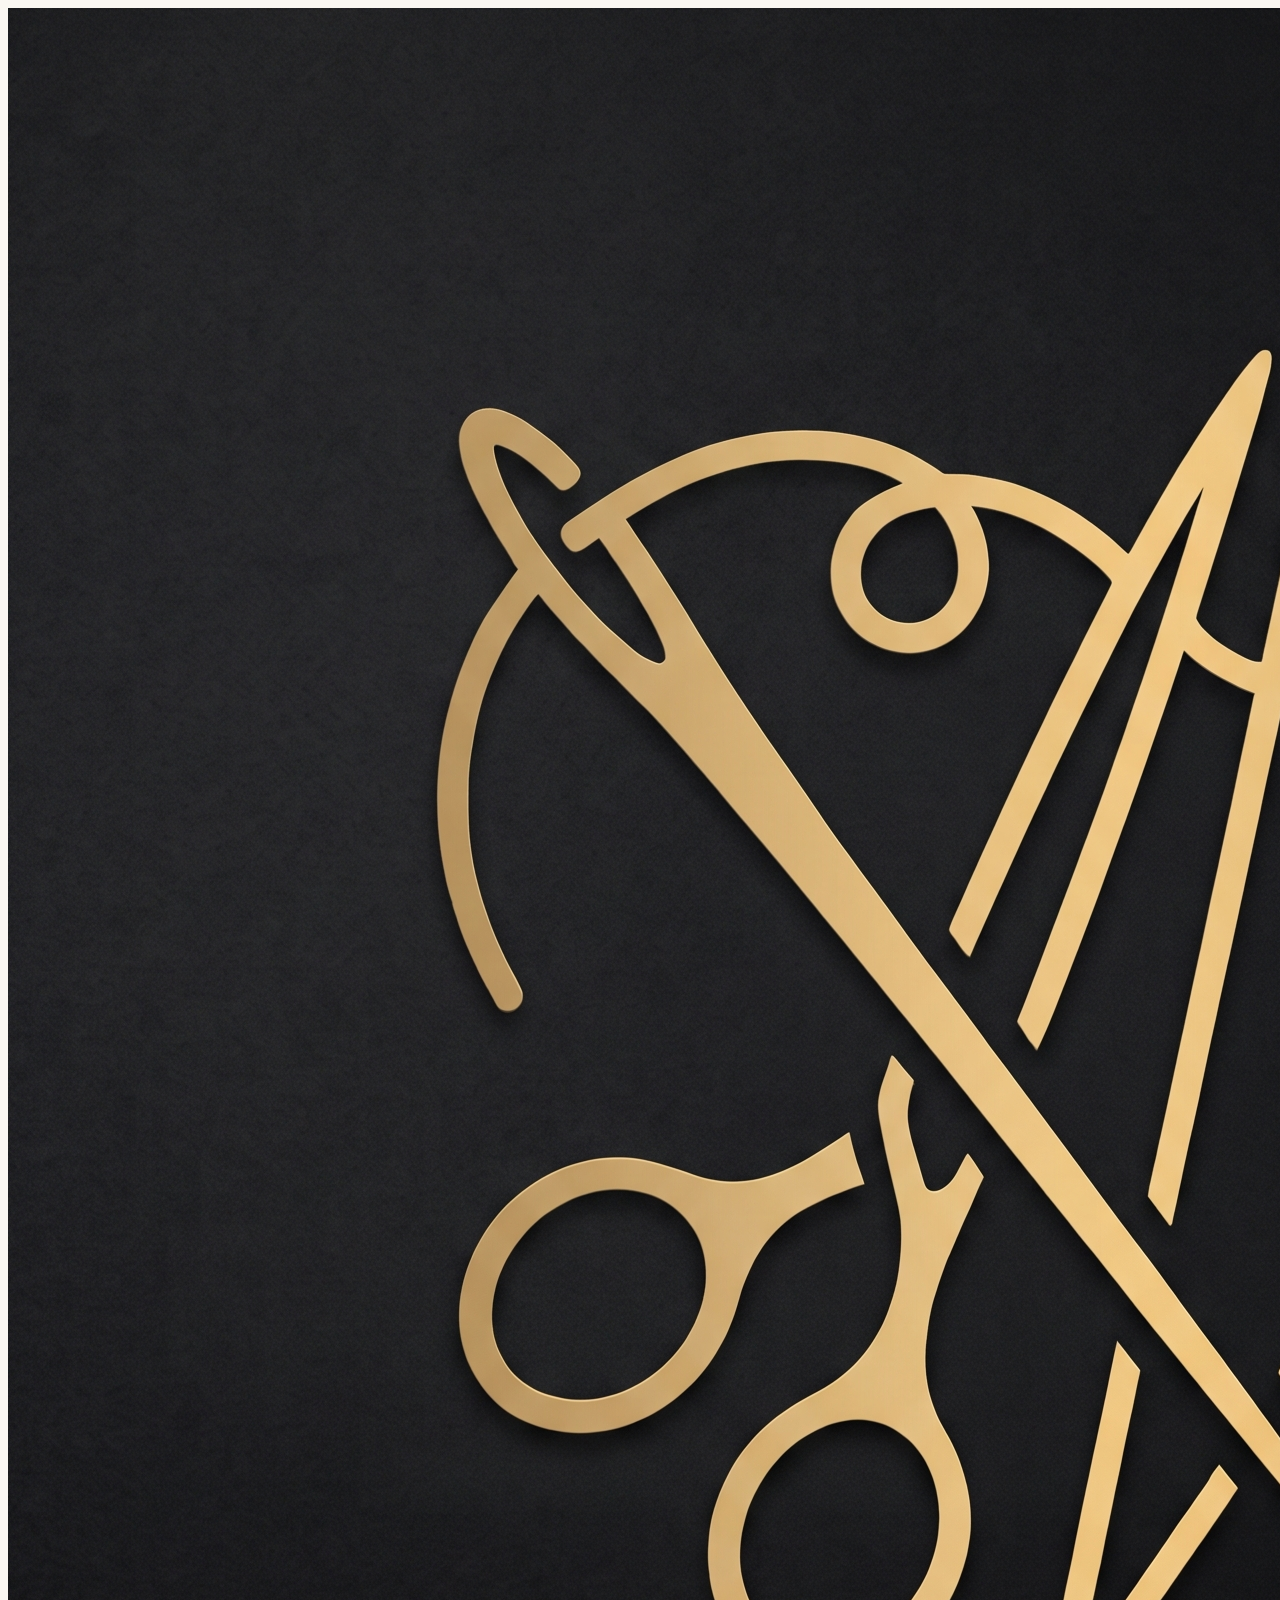
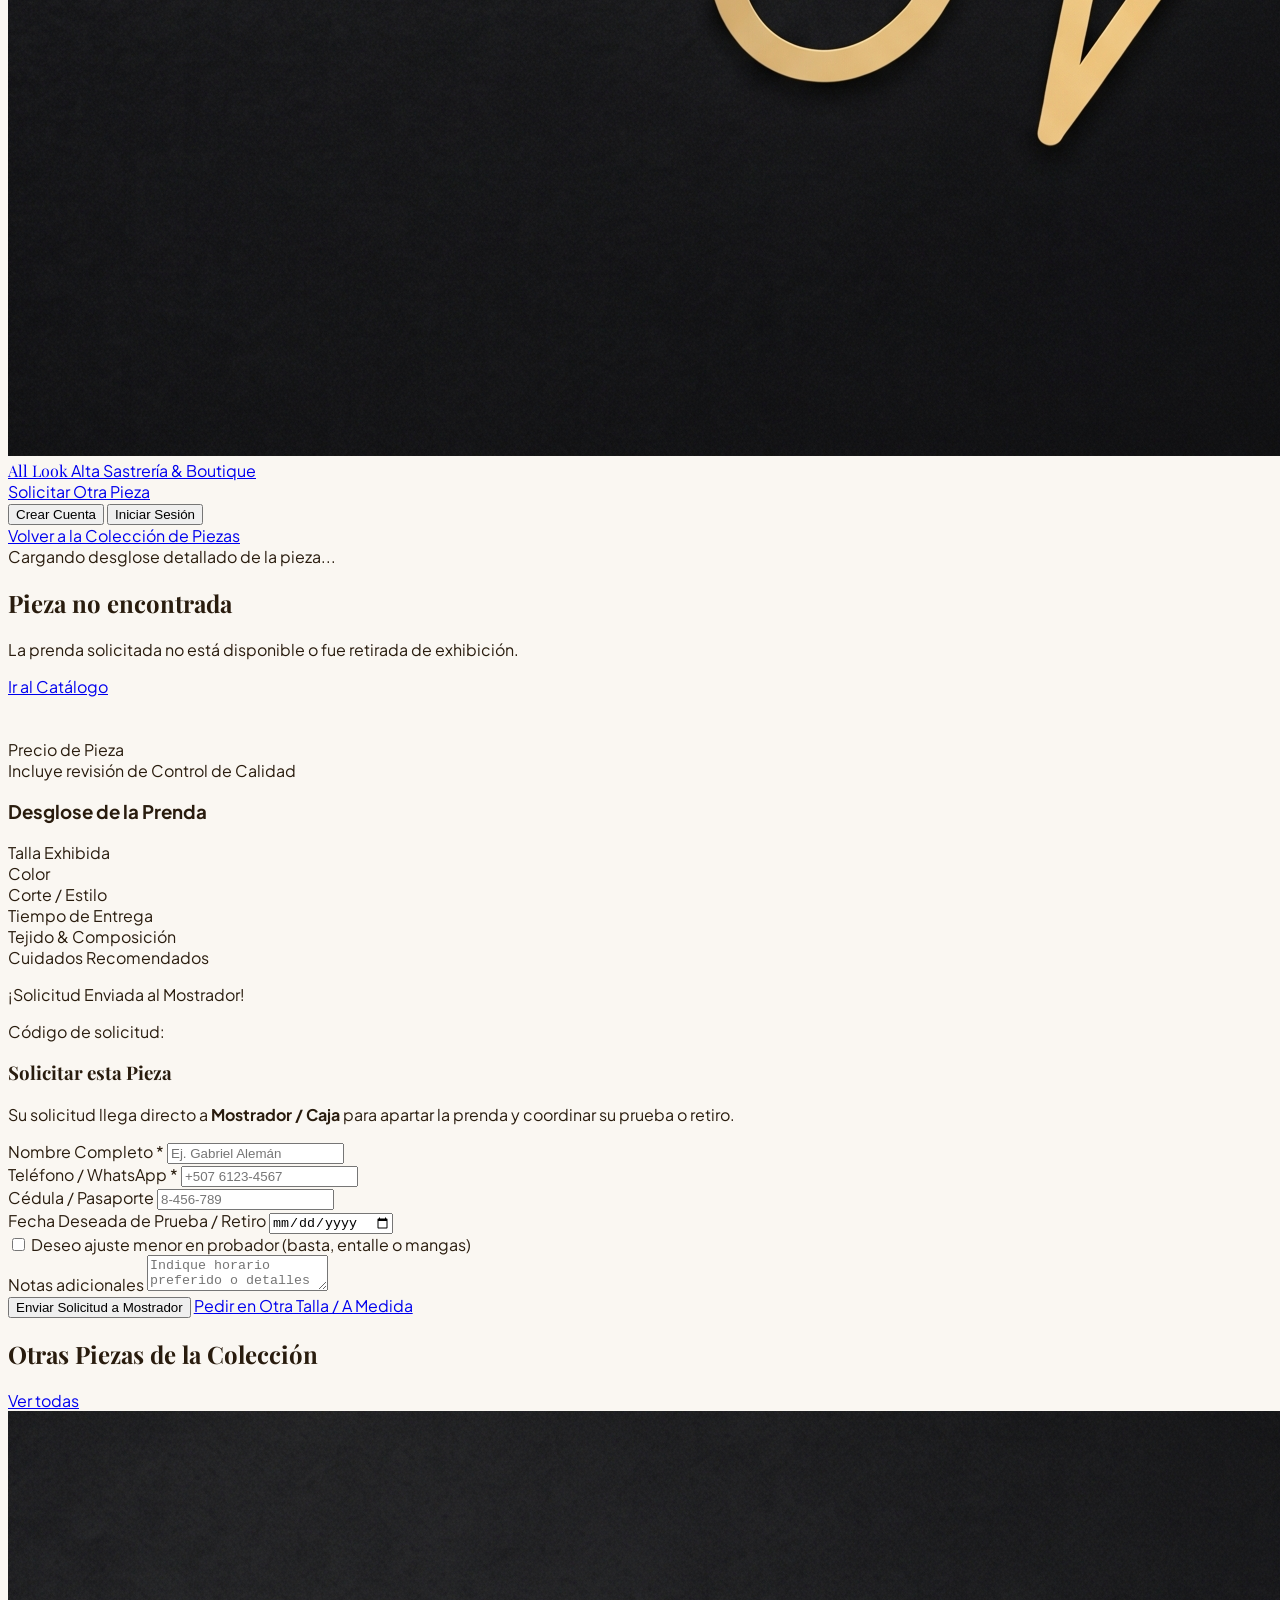
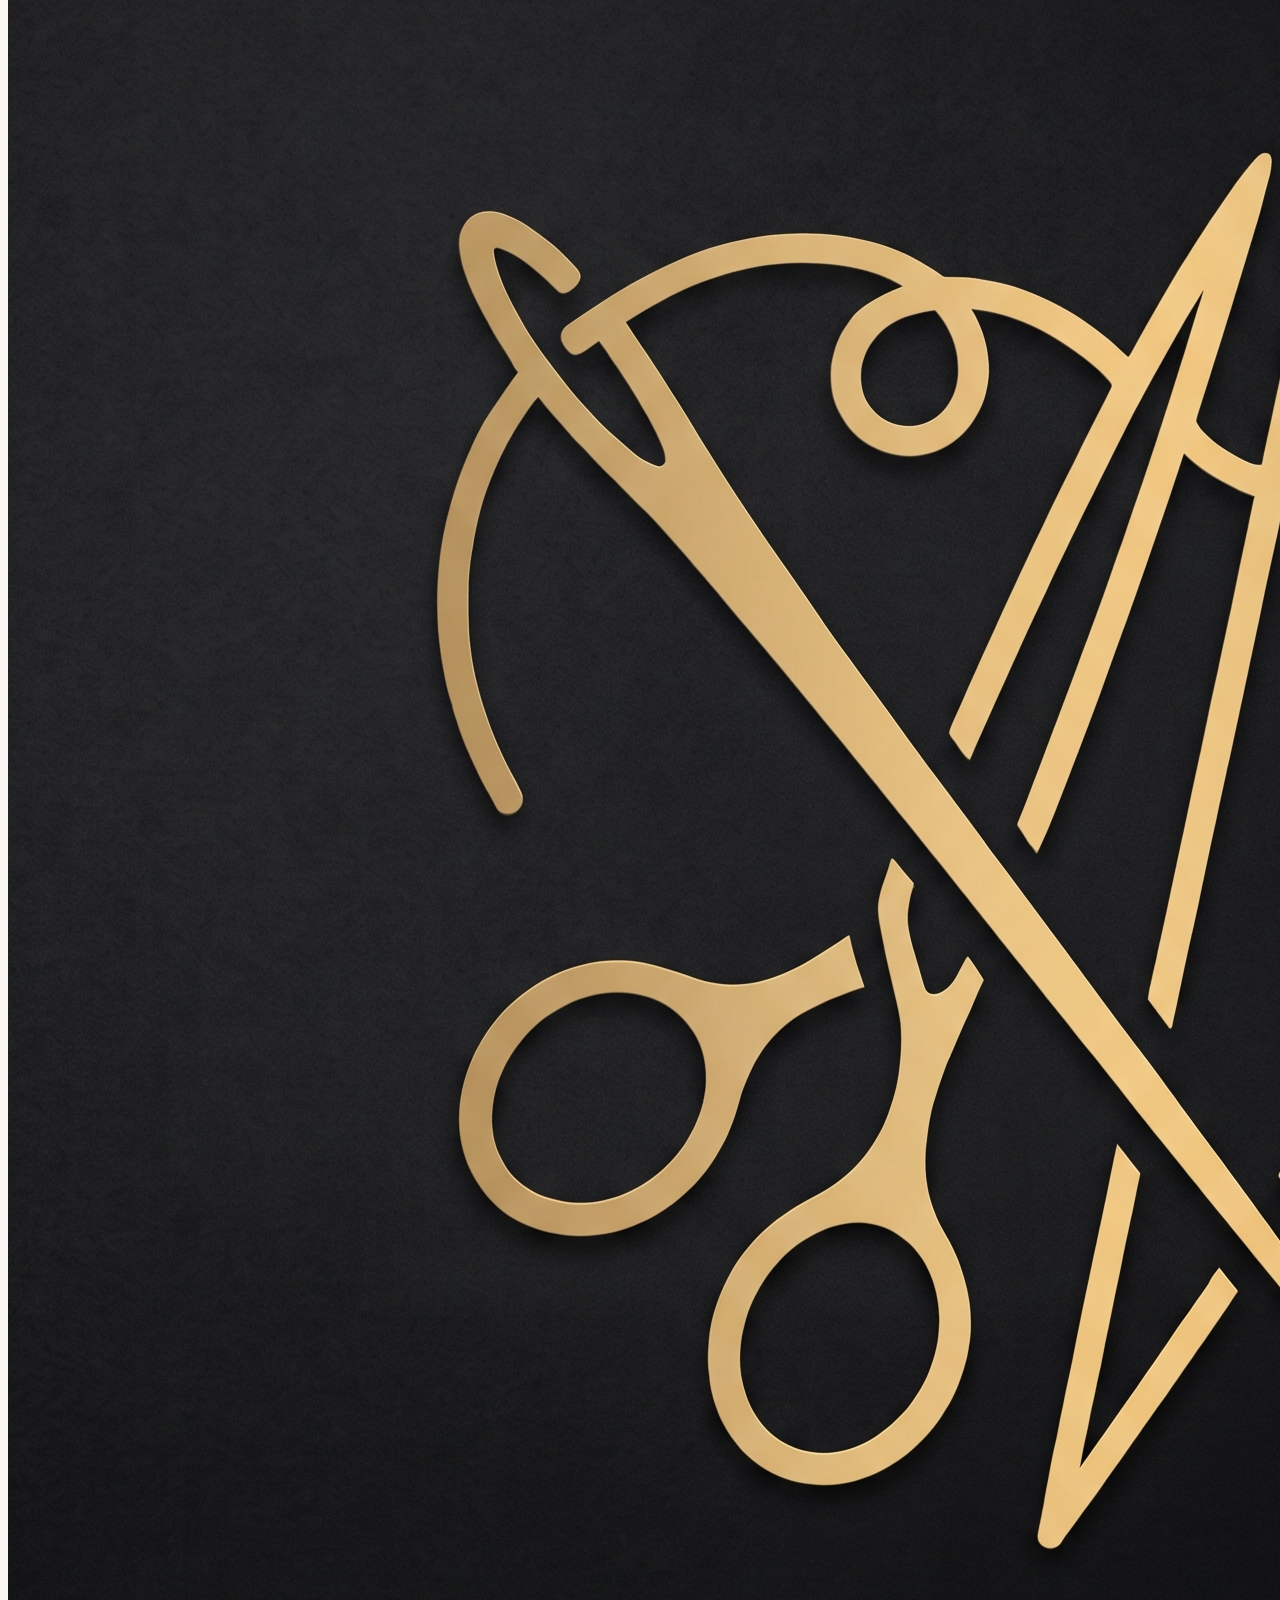
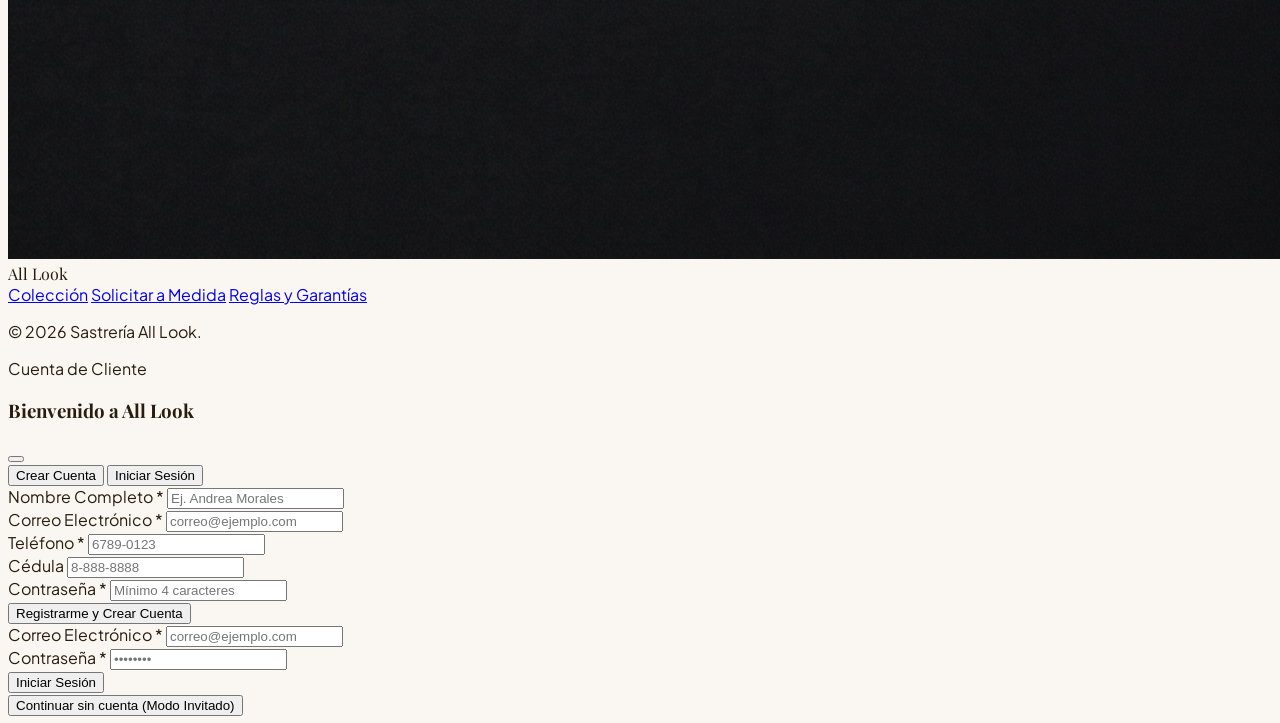
==== static/pieza.html @ 0a5b9a38 "feat: secret staff URL, role-based view control, 6-step workshop workflow & multi-page storefront" ====
<!DOCTYPE html>
<html lang="es">
<head>
  <meta charset="UTF-8">
  <meta name="viewport" content="width=device-width, initial-scale=1.0">
  <title>Desglose de Pieza — Sastrería All Look</title>
  <script src="https://cdn.tailwindcss.com"></script>
  <script src="https://unpkg.com/lucide@latest"></script>
  <link rel="stylesheet" href="/static/css/styles.css">
</head>
<body class="bg-[#FAF7F2] text-[#291C0E] antialiased selection:bg-[#E1D4C2] selection:text-[#291C0E]">

  <!-- BARRA DE NAVEGACIÓN SUPERIOR -->
  <header class="sticky top-0 z-40 bg-white border-b border-[#BEB5A9]/50 shadow-xs">
    <div class="max-w-7xl mx-auto px-4 sm:px-6 lg:px-8 h-20 flex items-center justify-between gap-4">
      <a href="/" class="flex items-center space-x-3 group">
        <div class="w-12 h-12 rounded-xl overflow-hidden shadow-sm border border-[#BEB5A9]/50 bg-white shrink-0">
          <img src="/static/img/logo.jpg" alt="Logo All Look" class="w-full h-full object-cover">
        </div>
        <div>
          <span class="font-serif-luxury text-2xl font-bold tracking-wide text-[#291C0E] block leading-none">All Look</span>
          <span class="text-[11px] text-[#6E473B] uppercase tracking-widest font-bold">Alta Sastrería & Boutique</span>
        </div>
      </a>

      <div class="flex items-center space-x-3">
        <a href="/solicitar"
           class="hidden sm:inline-flex items-center space-x-1.5 px-4 py-2 rounded-xl text-xs font-bold border border-[#6E473B] text-[#6E473B] hover:bg-[#6E473B] hover:text-white transition">
          <i data-lucide="scissors" class="w-3.5 h-3.5"></i>
          <span>Solicitar Otra Pieza</span>
        </a>
        <div id="auth-nav-container"></div>
      </div>
    </div>
  </header>

  <main class="max-w-7xl mx-auto px-4 sm:px-6 lg:px-8 py-10 space-y-16">
    <!-- Breadcrumb -->
    <div>
      <a href="/#piezas" class="inline-flex items-center space-x-2 text-xs font-bold text-[#6E473B] hover:text-[#291C0E] transition">
        <i data-lucide="arrow-left" class="w-4 h-4"></i>
        <span>Volver a la Colección de Piezas</span>
      </a>
    </div>

    <!-- Contenedor principal del desglose -->
    <div id="piece-detail-loading" class="p-16 text-center text-sm text-[#A78D78]">
      Cargando desglose detallado de la pieza...
    </div>

    <div id="piece-detail-error" class="hidden p-12 rounded-3xl bg-white border border-[#BEB5A9] text-center space-y-4">
      <h2 class="font-serif-luxury text-2xl font-bold text-[#291C0E]">Pieza no encontrada</h2>
      <p class="text-sm text-[#6E473B]">La prenda solicitada no está disponible o fue retirada de exhibición.</p>
      <a href="/" class="inline-block px-6 py-3 rounded-xl bg-[#6E473B] text-white text-xs font-bold">Ir al Catálogo</a>
    </div>

    <div id="piece-detail-content" class="hidden grid grid-cols-1 lg:grid-cols-12 gap-10 items-start">
      <!-- Columna Imagen -->
      <div class="lg:col-span-6 space-y-4">
        <div class="rounded-3xl bg-white border border-[#BEB5A9] p-3 shadow-lg">
          <div class="h-[480px] sm:h-[560px] rounded-2xl overflow-hidden bg-[#FAF7F2]">
            <img id="pd-image" src="" alt="" class="w-full h-full object-cover object-top">
          </div>
        </div>
      </div>

      <!-- Columna Desglose y Solicitud -->
      <div class="lg:col-span-6 space-y-6">
        <div class="bg-white rounded-3xl border border-[#BEB5A9] p-6 sm:p-8 space-y-6 shadow-sm">
          <div class="flex flex-wrap items-center justify-between gap-2">
            <span id="pd-category" class="px-3 py-1 rounded-full text-xs font-bold bg-[#E1D4C2] text-[#291C0E] border border-[#BEB5A9]"></span>
            <span id="pd-stock-badge" class="px-3 py-1 rounded-full text-xs font-bold"></span>
          </div>

          <div class="space-y-2">
            <h1 id="pd-name" class="font-serif-luxury text-3xl sm:text-4xl font-bold text-[#291C0E] leading-tight"></h1>
            <p id="pd-description" class="text-sm text-[#6E473B] leading-relaxed"></p>
          </div>

          <div class="flex items-baseline justify-between border-y border-[#BEB5A9]/40 py-4">
            <div>
              <span class="text-xs text-[#A78D78] font-bold uppercase block">Precio de Pieza</span>
              <span id="pd-price" class="text-3xl font-black text-[#291C0E] font-mono"></span>
            </div>
            <span class="text-xs text-[#6E473B] font-semibold">Incluye revisión de Control de Calidad</span>
          </div>

          <!-- Desglose Técnico -->
          <div class="space-y-3">
            <h3 class="text-xs font-bold uppercase tracking-wider text-[#A78D78]">Desglose de la Prenda</h3>
            <div class="grid grid-cols-1 sm:grid-cols-2 gap-3 text-xs">
              <div class="p-3.5 rounded-xl bg-[#FAF7F2] border border-[#BEB5A9]/50">
                <span class="text-[#A78D78] font-bold block">Talla Exhibida</span>
                <strong id="pd-size" class="text-[#291C0E] text-sm"></strong>
              </div>
              <div class="p-3.5 rounded-xl bg-[#FAF7F2] border border-[#BEB5A9]/50">
                <span class="text-[#A78D78] font-bold block">Color</span>
                <strong id="pd-color" class="text-[#291C0E] text-sm"></strong>
              </div>
              <div class="p-3.5 rounded-xl bg-[#FAF7F2] border border-[#BEB5A9]/50">
                <span class="text-[#A78D78] font-bold block">Corte / Estilo</span>
                <strong id="pd-style" class="text-[#291C0E] text-sm"></strong>
              </div>
              <div class="p-3.5 rounded-xl bg-[#FAF7F2] border border-[#BEB5A9]/50">
                <span class="text-[#A78D78] font-bold block">Tiempo de Entrega</span>
                <strong id="pd-delivery" class="text-[#291C0E] text-xs"></strong>
              </div>
              <div class="sm:col-span-2 p-3.5 rounded-xl bg-[#FAF7F2] border border-[#BEB5A9]/50">
                <span class="text-[#A78D78] font-bold block">Tejido & Composición</span>
                <strong id="pd-fabric" class="text-[#291C0E] text-xs leading-relaxed"></strong>
              </div>
              <div class="sm:col-span-2 p-3.5 rounded-xl bg-[#FAF7F2] border border-[#BEB5A9]/50">
                <span class="text-[#A78D78] font-bold block">Cuidados Recomendados</span>
                <p id="pd-care" class="text-[#6E473B] text-xs mt-0.5 leading-relaxed"></p>
              </div>
            </div>
          </div>

          <!-- Formulario directo de solicitud -->
          <div id="pd-request-success" class="hidden p-5 rounded-2xl bg-[#E1D4C2]/50 border border-[#6E473B] space-y-2 text-xs">
            <div class="flex items-center space-x-2 text-[#291C0E] font-bold text-sm">
              <i data-lucide="check-circle-2" class="w-5 h-5 text-[#6E473B]"></i>
              <span>¡Solicitud Enviada al Mostrador!</span>
            </div>
            <p class="text-[#291C0E]">Código de solicitud: <strong id="pd-success-code" class="font-mono"></strong></p>
            <p id="pd-success-msg" class="text-[#6E473B] leading-relaxed"></p>
          </div>

          <form id="piece-request-form" onsubmit="submitPieceRequest(event)" class="space-y-4 pt-2 border-t border-[#BEB5A9]/40 text-xs">
            <h3 class="font-serif-luxury text-xl font-bold text-[#291C0E]">Solicitar esta Pieza</h3>
            <p class="text-[#6E473B]">Su solicitud llega directo a <strong>Mostrador / Caja</strong> para apartar la prenda y coordinar su prueba o retiro.</p>

            <input type="hidden" id="piece-req-item-id">

            <div class="grid grid-cols-1 sm:grid-cols-2 gap-3">
              <div>
                <label class="block font-bold text-[#291C0E] mb-1">Nombre Completo *</label>
                <input type="text" id="piece-req-name" required placeholder="Ej. Gabriel Alemán" class="w-full px-3.5 py-2.5 rounded-xl border border-[#BEB5A9] bg-[#FAF7F2] focus:bg-white">
              </div>
              <div>
                <label class="block font-bold text-[#291C0E] mb-1">Teléfono / WhatsApp *</label>
                <input type="tel" id="piece-req-phone" required placeholder="+507 6123-4567" class="w-full px-3.5 py-2.5 rounded-xl border border-[#BEB5A9] bg-[#FAF7F2] focus:bg-white">
              </div>
            </div>

            <div class="grid grid-cols-1 sm:grid-cols-2 gap-3">
              <div>
                <label class="block font-bold text-[#291C0E] mb-1">Cédula / Pasaporte</label>
                <input type="text" id="piece-req-idcard" placeholder="8-456-789" class="w-full px-3.5 py-2.5 rounded-xl border border-[#BEB5A9] bg-[#FAF7F2] focus:bg-white">
              </div>
              <div>
                <label class="block font-bold text-[#291C0E] mb-1">Fecha Deseada de Prueba / Retiro</label>
                <input type="date" id="piece-req-date" class="w-full px-3.5 py-2.5 rounded-xl border border-[#BEB5A9] bg-[#FAF7F2] focus:bg-white">
              </div>
            </div>

            <label class="flex items-center space-x-2.5 p-3 rounded-xl bg-[#FAF7F2] border border-[#BEB5A9]/60 cursor-pointer">
              <input type="checkbox" id="piece-req-adjust" class="h-4 w-4 rounded text-[#6E473B]">
              <span class="font-semibold text-[#291C0E]">Deseo ajuste menor en probador (basta, entalle o mangas)</span>
            </label>

            <div>
              <label class="block font-bold text-[#291C0E] mb-1">Notas adicionales</label>
              <textarea id="piece-req-notes" rows="2" placeholder="Indique horario preferido o detalles del ajuste deseado..." class="w-full px-3.5 py-2.5 rounded-xl border border-[#BEB5A9] bg-[#FAF7F2] focus:bg-white"></textarea>
            </div>

            <div class="flex flex-col sm:flex-row gap-3 pt-1">
              <button type="submit" id="piece-req-submit" class="flex-1 py-3.5 px-6 rounded-xl bg-[#6E473B] hover:bg-[#291C0E] text-white font-bold text-sm transition flex items-center justify-center space-x-2">
                <i data-lucide="send" class="w-4 h-4"></i>
                <span>Enviar Solicitud a Mostrador</span>
              </button>
              <a id="piece-bespoke-link" href="/solicitar?tipo=medida" class="py-3.5 px-5 rounded-xl border border-[#BEB5A9] bg-[#FAF7F2] hover:bg-[#E1D4C2] text-[#291C0E] font-bold text-xs text-center flex items-center justify-center">
                Pedir en Otra Talla / A Medida
              </a>
            </div>
          </form>
        </div>
      </div>
    </div>

    <!-- Piezas Relacionadas -->
    <section id="related-section" class="hidden space-y-6 pt-6 border-t border-[#BEB5A9]/40">
      <div class="flex items-center justify-between">
        <h2 class="font-serif-luxury text-2xl font-bold text-[#291C0E]">Otras Piezas de la Colección</h2>
        <a href="/#piezas" class="text-xs font-bold text-[#6E473B] hover:underline">Ver todas</a>
      </div>
      <div id="related-catalog-grid" class="grid grid-cols-1 sm:grid-cols-3 gap-6"></div>
    </section>
  </main>

  <!-- FOOTER -->
  <footer class="bg-[#291C0E] text-[#E1D4C2] border-t border-[#422F1C] py-12 mt-12">
    <div class="max-w-7xl mx-auto px-4 sm:px-6 lg:px-8 flex flex-col sm:flex-row items-center justify-between gap-4 text-xs text-[#BEB5A9]">
      <div class="flex items-center space-x-2.5">
        <div class="w-8 h-8 rounded-lg overflow-hidden bg-white border border-[#422F1C]">
          <img src="/static/img/logo.jpg" alt="Logo All Look" class="w-full h-full object-cover">
        </div>
        <span class="font-serif-luxury text-lg font-bold text-white">All Look</span>
      </div>
      <div class="flex items-center space-x-5">
        <a href="/" class="hover:text-white">Colección</a>
        <a href="/solicitar?tipo=medida" class="hover:text-white">Solicitar a Medida</a>
        <a href="/solicitar?tipo=reglas" class="hover:text-white">Reglas y Garantías</a>
      </div>
      <p>© 2026 Sastrería All Look.</p>
    </div>
  </footer>

  <!-- MODAL CUENTA CLIENTE -->
  <div id="modal-customer-auth" class="fixed inset-0 z-50 bg-black/60 flex items-center justify-center p-4 hidden">
    <div class="bg-white rounded-3xl max-w-md w-full p-6 sm:p-8 space-y-5 shadow-2xl border border-[#BEB5A9] max-h-[92vh] overflow-y-auto">
      <div class="flex items-start justify-between border-b border-[#BEB5A9]/40 pb-4">
        <div>
          <span class="inline-flex items-center space-x-1.5 px-2.5 py-0.5 rounded-full text-[10px] font-bold bg-[#E1D4C2] text-[#291C0E] border border-[#BEB5A9]">
            <i data-lucide="user-check" class="w-3 h-3 text-[#6E473B]"></i>
            <span>Cuenta de Cliente</span>
          </span>
          <h3 class="font-serif-luxury text-2xl font-bold text-[#291C0E] mt-1.5">Bienvenido a All Look</h3>
        </div>
        <button onclick="closeCustomerAuthModal()" class="text-[#A78D78] hover:text-[#291C0E] p-1.5 rounded-lg">
          <i data-lucide="x" class="w-5 h-5"></i>
        </button>
      </div>
      <div class="grid grid-cols-2 p-1 bg-[#FAF7F2] border border-[#BEB5A9] rounded-2xl text-xs font-bold">
        <button id="auth-tab-btn-register" onclick="switchAuthTab('register')" class="py-2.5 rounded-xl transition text-center bg-[#6E473B] text-white">Crear Cuenta</button>
        <button id="auth-tab-btn-login" onclick="switchAuthTab('login')" class="py-2.5 rounded-xl transition text-center text-[#291C0E] hover:bg-[#E1D4C2]">Iniciar Sesión</button>
      </div>
      <div id="auth-error-msg" class="hidden p-3 rounded-xl bg-rose-50 border border-rose-200 text-rose-800 text-xs font-semibold"></div>
      <form id="auth-form-register" onsubmit="handleCustomerRegister(event)" class="space-y-3.5 text-xs">
        <div>
          <label class="block text-[11px] font-bold text-[#291C0E] mb-1">Nombre Completo *</label>
          <input type="text" id="reg-name" required placeholder="Ej. Andrea Morales" class="w-full px-3.5 py-2.5 rounded-xl border border-[#BEB5A9] bg-[#FAF7F2] focus:bg-white">
        </div>
        <div>
          <label class="block text-[11px] font-bold text-[#291C0E] mb-1">Correo Electrónico *</label>
          <input type="email" id="reg-email" required placeholder="correo@ejemplo.com" class="w-full px-3.5 py-2.5 rounded-xl border border-[#BEB5A9] bg-[#FAF7F2] focus:bg-white">
        </div>
        <div class="grid grid-cols-2 gap-3">
          <div>
            <label class="block text-[11px] font-bold text-[#291C0E] mb-1">Teléfono *</label>
            <input type="tel" id="reg-phone" required placeholder="6789-0123" class="w-full px-3.5 py-2.5 rounded-xl border border-[#BEB5A9] bg-[#FAF7F2] focus:bg-white">
          </div>
          <div>
            <label class="block text-[11px] font-bold text-[#291C0E] mb-1">Cédula</label>
            <input type="text" id="reg-idcard" placeholder="8-888-8888" class="w-full px-3.5 py-2.5 rounded-xl border border-[#BEB5A9] bg-[#FAF7F2] focus:bg-white">
          </div>
        </div>
        <div>
          <label class="block text-[11px] font-bold text-[#291C0E] mb-1">Contraseña *</label>
          <input type="password" id="reg-password" required minlength="4" placeholder="Mínimo 4 caracteres" class="w-full px-3.5 py-2.5 rounded-xl border border-[#BEB5A9] bg-[#FAF7F2] focus:bg-white">
        </div>
        <button type="submit" class="w-full py-3 bg-[#6E473B] hover:bg-[#291C0E] text-white rounded-xl font-bold transition">Registrarme y Crear Cuenta</button>
      </form>
      <form id="auth-form-login" onsubmit="handleCustomerLogin(event)" class="space-y-3.5 text-xs hidden">
        <div>
          <label class="block text-[11px] font-bold text-[#291C0E] mb-1">Correo Electrónico *</label>
          <input type="email" id="log-email" required placeholder="correo@ejemplo.com" class="w-full px-3.5 py-2.5 rounded-xl border border-[#BEB5A9] bg-[#FAF7F2] focus:bg-white">
        </div>
        <div>
          <label class="block text-[11px] font-bold text-[#291C0E] mb-1">Contraseña *</label>
          <input type="password" id="log-password" required placeholder="••••••••" class="w-full px-3.5 py-2.5 rounded-xl border border-[#BEB5A9] bg-[#FAF7F2] focus:bg-white">
        </div>
        <button type="submit" class="w-full py-3 bg-[#6E473B] hover:bg-[#291C0E] text-white rounded-xl font-bold transition">Iniciar Sesión</button>
      </form>
      <div class="border-t border-[#BEB5A9]/40 pt-3">
        <button onclick="closeCustomerAuthModal()" class="w-full py-2.5 rounded-xl border border-[#BEB5A9] bg-[#FAF7F2] hover:bg-[#E1D4C2] text-[#291C0E] font-bold text-xs transition">Continuar sin cuenta (Modo Invitado)</button>
      </div>
    </div>
  </div>

  <script src="/static/js/auth.js"></script>
  <script src="/static/js/cliente.js"></script>
</body>
</html>
---- static/css/styles.css ----
/* Estilos personalizados para Sastrería All Look — Paleta Oficial Uxintace:
   #291C0E (Espresso Chocolate)
   #6E473B (Chestnut Terracotta)
   #A78D78 (Warm Taupe)
   #BEB5A9 (Soft Greige)
   #E1D4C2 (Warm Oat Cream)
*/
@import url('https://fonts.googleapis.com/css2?family=Plus+Jakarta+Sans:wght@300;400;500;600;700;800&family=Playfair+Display:ital,wght@0,600;0,700;0,800;1,600&display=swap');

:root {
  --palette-espresso: #291C0E;
  --palette-chestnut: #6E473B;
  --palette-taupe: #A78D78;
  --palette-greige: #BEB5A9;
  --palette-cream: #E1D4C2;
  --palette-surface: #FAF7F2;
  --palette-white: #FFFFFF;
}

body {
  font-family: 'Plus Jakarta Sans', sans-serif;
  background-color: var(--palette-surface);
  color: var(--palette-espresso);
}

.font-serif-luxury {
  font-family: 'Playfair Display', Georgia, serif;
}

/* Scrollbar estilizada en tonos de la paleta */
::-webkit-scrollbar {
  width: 7px;
  height: 7px;
}
::-webkit-scrollbar-track {
  background: #F4EFEA;
}
::-webkit-scrollbar-thumb {
  background: var(--palette-greige);
  border-radius: 4px;
}
::-webkit-scrollbar-thumb:hover {
  background: var(--palette-taupe);
}

/* Efectos visuales para tarjetas del catálogo */
.catalog-card {
  transition: transform 0.25s ease, box-shadow 0.25s ease;
}
.catalog-card:hover {
  transform: translateY(-4px);
  box-shadow: 0 16px 28px -10px rgba(41, 28, 14, 0.16);
}
.catalog-img-container {
  overflow: hidden;
  position: relative;
  background: #EFE9E0;
}
.catalog-img-container img {
  transition: transform 0.4s ease;
}
.catalog-card:hover .catalog-img-container img {
  transform: scale(1.04);
}

/* Estilos de impresión para facturas y recibos */
@media print {
  body * {
    visibility: hidden;
  }
  #printable-receipt-modal, #printable-receipt-modal * {
    visibility: visible;
  }
  #printable-receipt-modal {
    position: absolute;
    left: 0;
    top: 0;
    width: 100%;
    margin: 0;
    padding: 0;
    background: white !important;
  }
  .no-print {
    display: none !important;
  }
}
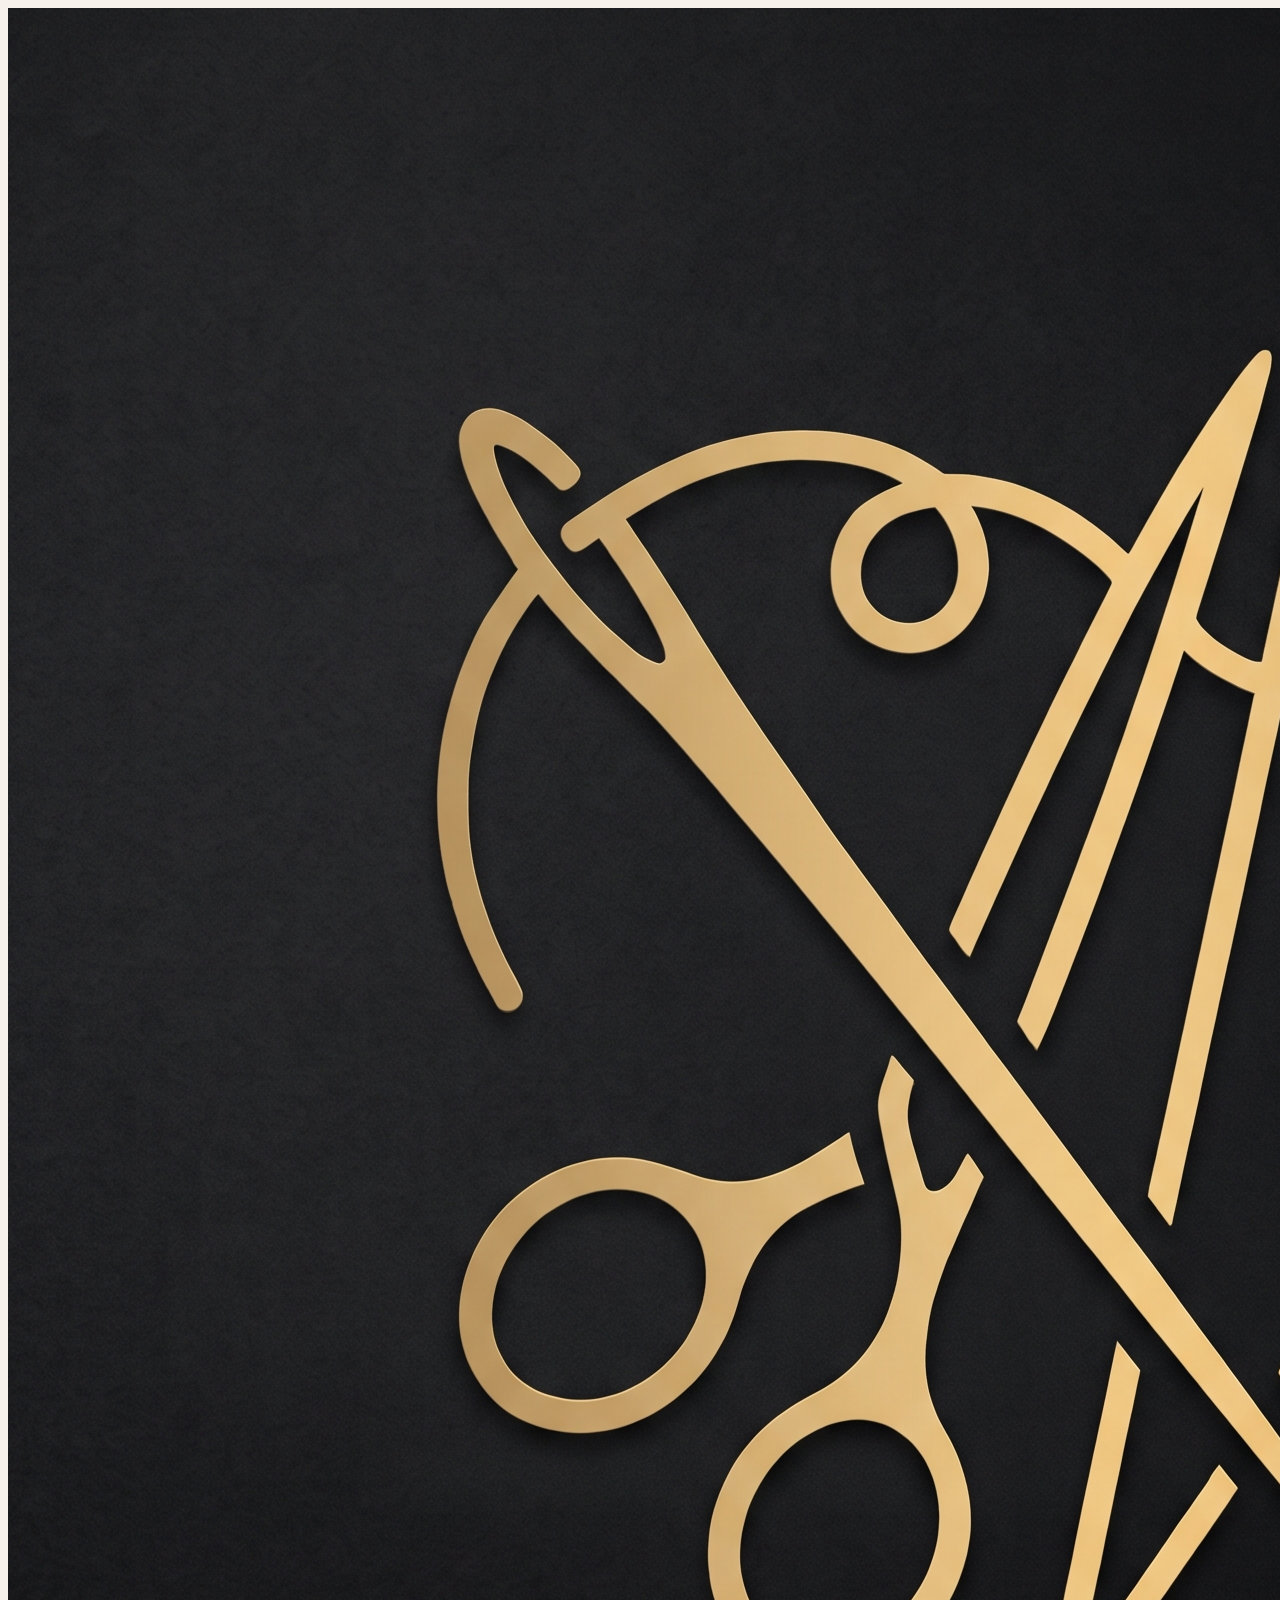
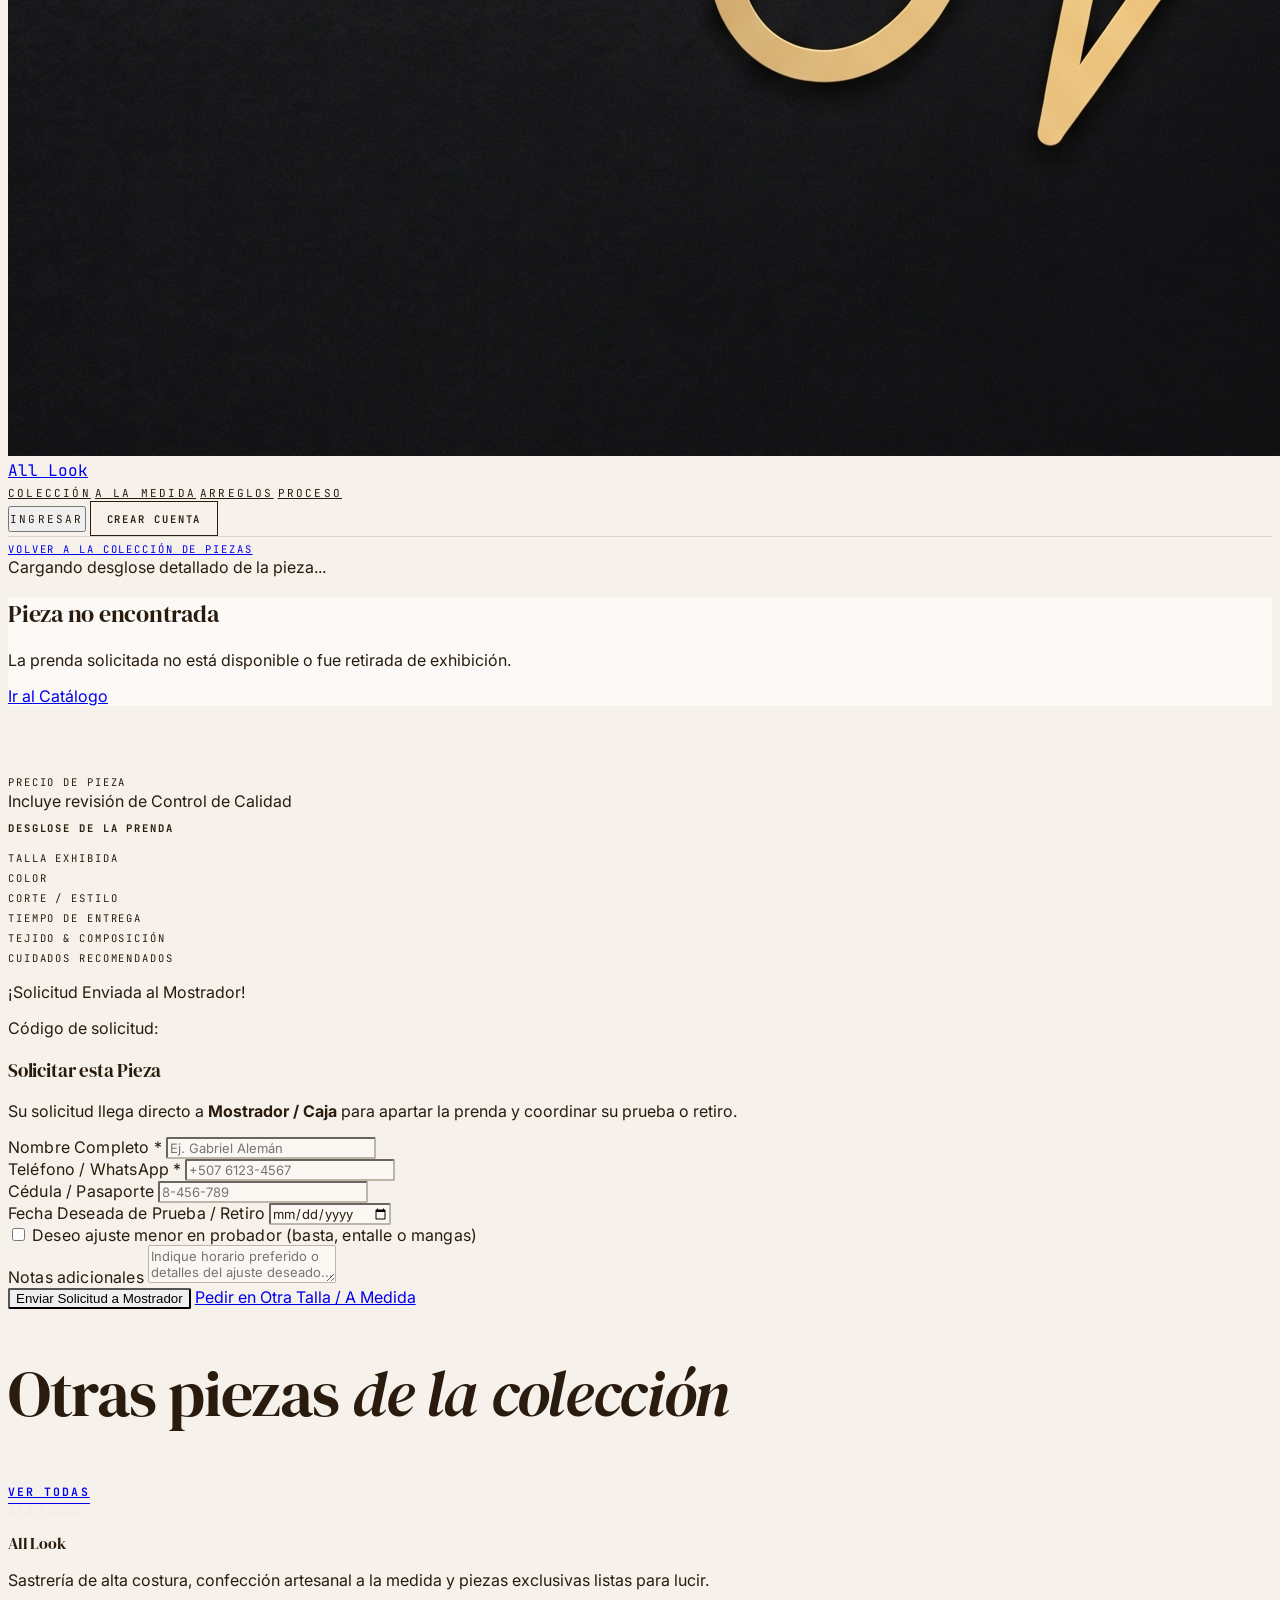
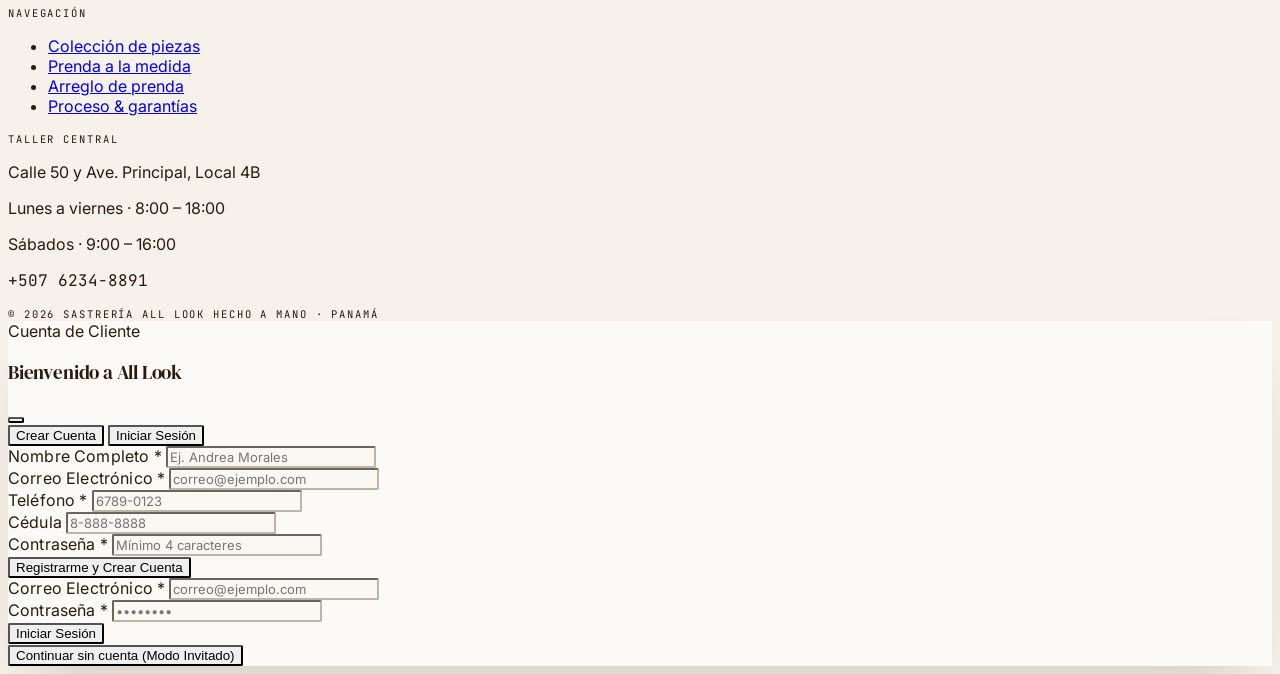
==== commit 3e03be0a: "Rediseño visual editorial del storefront (v4): tipografía serif/mono, hero, tarjetas, proceso y foot" ====
--- a/static/pieza.html
+++ b/static/pieza.html
@@ -6,38 +6,31 @@
   <title>Desglose de Pieza — Sastrería All Look</title>
   <script src="https://cdn.tailwindcss.com"></script>
   <script src="https://unpkg.com/lucide@latest"></script>
-  <link rel="stylesheet" href="/static/css/styles.css">
+  <link rel="stylesheet" href="/static/css/styles.css?v=4.0">
 </head>
-<body class="bg-[#FAF7F2] text-[#291C0E] antialiased selection:bg-[#E1D4C2] selection:text-[#291C0E]">
+<body class="bg-[#F6F1EA] text-[#291C0E] antialiased">
 
   <!-- BARRA DE NAVEGACIÓN SUPERIOR -->
-  <header class="sticky top-0 z-40 bg-white border-b border-[#BEB5A9]/50 shadow-xs">
-    <div class="max-w-7xl mx-auto px-4 sm:px-6 lg:px-8 h-20 flex items-center justify-between gap-4">
-      <a href="/" class="flex items-center space-x-3 group">
-        <div class="w-12 h-12 rounded-xl overflow-hidden shadow-sm border border-[#BEB5A9]/50 bg-white shrink-0">
-          <img src="/static/img/logo.jpg" alt="Logo All Look" class="w-full h-full object-cover">
-        </div>
-        <div>
-          <span class="font-serif-luxury text-2xl font-bold tracking-wide text-[#291C0E] block leading-none">All Look</span>
-          <span class="text-[11px] text-[#6E473B] uppercase tracking-widest font-bold">Alta Sastrería & Boutique</span>
-        </div>
+  <header class="site-header sticky top-0 z-40">
+    <div class="max-w-7xl mx-auto px-5 sm:px-8 h-[72px] flex items-center justify-between gap-6">
+      <a href="/" class="flex items-center gap-3 shrink-0">
+        <img src="/static/img/logo.jpg" alt="Logo All Look" class="w-9 h-9 object-cover border border-[#291C0E]/15">
+        <span class="font-mono text-[12px] font-semibold tracking-[0.3em] uppercase text-[#291C0E]">All Look</span>
       </a>
-
-      <div class="flex items-center space-x-3">
-        <a href="/solicitar"
-           class="hidden sm:inline-flex items-center space-x-1.5 px-4 py-2 rounded-xl text-xs font-bold border border-[#6E473B] text-[#6E473B] hover:bg-[#6E473B] hover:text-white transition">
-          <i data-lucide="scissors" class="w-3.5 h-3.5"></i>
-          <span>Solicitar Otra Pieza</span>
-        </a>
-        <div id="auth-nav-container"></div>
-      </div>
+      <nav class="hidden md:flex items-center gap-9">
+        <a href="/#piezas" class="nav-link">Colección</a>
+        <a href="/solicitar?tipo=medida" class="nav-link">A la medida</a>
+        <a href="/solicitar?tipo=arreglo" class="nav-link">Arreglos</a>
+        <a href="/solicitar?tipo=reglas" class="nav-link">Proceso</a>
+      </nav>
+      <div id="auth-nav-container" class="shrink-0"></div>
     </div>
   </header>
 
   <main class="max-w-7xl mx-auto px-4 sm:px-6 lg:px-8 py-10 space-y-16">
     <!-- Breadcrumb -->
     <div>
-      <a href="/#piezas" class="inline-flex items-center space-x-2 text-xs font-bold text-[#6E473B] hover:text-[#291C0E] transition">
+      <a href="/#piezas" class="inline-flex items-center gap-2 mono-label text-[#6E473B] hover:text-[#291C0E] transition">
         <i data-lucide="arrow-left" class="w-4 h-4"></i>
         <span>Volver a la Colección de Piezas</span>
       </a>
@@ -57,8 +50,8 @@
     <div id="piece-detail-content" class="hidden grid grid-cols-1 lg:grid-cols-12 gap-10 items-start">
       <!-- Columna Imagen -->
       <div class="lg:col-span-6 space-y-4">
-        <div class="rounded-3xl bg-white border border-[#BEB5A9] p-3 shadow-lg">
-          <div class="h-[480px] sm:h-[560px] rounded-2xl overflow-hidden bg-[#FAF7F2]">
+        <div class="lg:sticky lg:top-24">
+          <div class="aspect-[3/4] overflow-hidden bg-[#EFE7DC]">
             <img id="pd-image" src="" alt="" class="w-full h-full object-cover object-top">
           </div>
         </div>
@@ -66,51 +59,51 @@
 
       <!-- Columna Desglose y Solicitud -->
       <div class="lg:col-span-6 space-y-6">
-        <div class="bg-white rounded-3xl border border-[#BEB5A9] p-6 sm:p-8 space-y-6 shadow-sm">
+        <div class="space-y-7 lg:pl-6">
           <div class="flex flex-wrap items-center justify-between gap-2">
-            <span id="pd-category" class="px-3 py-1 rounded-full text-xs font-bold bg-[#E1D4C2] text-[#291C0E] border border-[#BEB5A9]"></span>
+            <span id="pd-category" class="eyebrow"></span>
             <span id="pd-stock-badge" class="px-3 py-1 rounded-full text-xs font-bold"></span>
           </div>
 
           <div class="space-y-2">
-            <h1 id="pd-name" class="font-serif-luxury text-3xl sm:text-4xl font-bold text-[#291C0E] leading-tight"></h1>
+            <h1 id="pd-name" class="display-lg text-[#291C0E]"></h1>
             <p id="pd-description" class="text-sm text-[#6E473B] leading-relaxed"></p>
           </div>
 
           <div class="flex items-baseline justify-between border-y border-[#BEB5A9]/40 py-4">
             <div>
-              <span class="text-xs text-[#A78D78] font-bold uppercase block">Precio de Pieza</span>
-              <span id="pd-price" class="text-3xl font-black text-[#291C0E] font-mono"></span>
+              <span class="mono-label text-[#A78D78] block mb-1">Precio de pieza</span>
+              <span id="pd-price" class="font-serif-luxury text-4xl text-[#291C0E]"></span>
             </div>
             <span class="text-xs text-[#6E473B] font-semibold">Incluye revisión de Control de Calidad</span>
           </div>
 
           <!-- Desglose Técnico -->
           <div class="space-y-3">
-            <h3 class="text-xs font-bold uppercase tracking-wider text-[#A78D78]">Desglose de la Prenda</h3>
+            <h3 class="mono-label text-[#A78D78]">Desglose de la prenda</h3>
             <div class="grid grid-cols-1 sm:grid-cols-2 gap-3 text-xs">
               <div class="p-3.5 rounded-xl bg-[#FAF7F2] border border-[#BEB5A9]/50">
-                <span class="text-[#A78D78] font-bold block">Talla Exhibida</span>
+                <span class="mono-label text-[#A78D78] block mb-1">Talla Exhibida</span>
                 <strong id="pd-size" class="text-[#291C0E] text-sm"></strong>
               </div>
               <div class="p-3.5 rounded-xl bg-[#FAF7F2] border border-[#BEB5A9]/50">
-                <span class="text-[#A78D78] font-bold block">Color</span>
+                <span class="mono-label text-[#A78D78] block mb-1">Color</span>
                 <strong id="pd-color" class="text-[#291C0E] text-sm"></strong>
               </div>
               <div class="p-3.5 rounded-xl bg-[#FAF7F2] border border-[#BEB5A9]/50">
-                <span class="text-[#A78D78] font-bold block">Corte / Estilo</span>
+                <span class="mono-label text-[#A78D78] block mb-1">Corte / Estilo</span>
                 <strong id="pd-style" class="text-[#291C0E] text-sm"></strong>
               </div>
               <div class="p-3.5 rounded-xl bg-[#FAF7F2] border border-[#BEB5A9]/50">
-                <span class="text-[#A78D78] font-bold block">Tiempo de Entrega</span>
+                <span class="mono-label text-[#A78D78] block mb-1">Tiempo de Entrega</span>
                 <strong id="pd-delivery" class="text-[#291C0E] text-xs"></strong>
               </div>
               <div class="sm:col-span-2 p-3.5 rounded-xl bg-[#FAF7F2] border border-[#BEB5A9]/50">
-                <span class="text-[#A78D78] font-bold block">Tejido & Composición</span>
+                <span class="mono-label text-[#A78D78] block mb-1">Tejido & Composición</span>
                 <strong id="pd-fabric" class="text-[#291C0E] text-xs leading-relaxed"></strong>
               </div>
               <div class="sm:col-span-2 p-3.5 rounded-xl bg-[#FAF7F2] border border-[#BEB5A9]/50">
-                <span class="text-[#A78D78] font-bold block">Cuidados Recomendados</span>
+                <span class="mono-label text-[#A78D78] block mb-1">Cuidados Recomendados</span>
                 <p id="pd-care" class="text-[#6E473B] text-xs mt-0.5 leading-relaxed"></p>
               </div>
             </div>
@@ -181,28 +174,45 @@
     <!-- Piezas Relacionadas -->
     <section id="related-section" class="hidden space-y-6 pt-6 border-t border-[#BEB5A9]/40">
       <div class="flex items-center justify-between">
-        <h2 class="font-serif-luxury text-2xl font-bold text-[#291C0E]">Otras Piezas de la Colección</h2>
-        <a href="/#piezas" class="text-xs font-bold text-[#6E473B] hover:underline">Ver todas</a>
-      </div>
-      <div id="related-catalog-grid" class="grid grid-cols-1 sm:grid-cols-3 gap-6"></div>
+        <h2 class="display-lg text-[#291C0E] !text-4xl">Otras piezas <em class="text-[#6E473B]">de la colección</em></h2>
+        <a href="/#piezas" class="link-underline text-[#291C0E]">Ver todas</a>
+      </div>
+      <div id="related-catalog-grid" class="grid grid-cols-1 sm:grid-cols-3 gap-8"></div>
     </section>
   </main>
 
   <!-- FOOTER -->
-  <footer class="bg-[#291C0E] text-[#E1D4C2] border-t border-[#422F1C] py-12 mt-12">
-    <div class="max-w-7xl mx-auto px-4 sm:px-6 lg:px-8 flex flex-col sm:flex-row items-center justify-between gap-4 text-xs text-[#BEB5A9]">
-      <div class="flex items-center space-x-2.5">
-        <div class="w-8 h-8 rounded-lg overflow-hidden bg-white border border-[#422F1C]">
-          <img src="/static/img/logo.jpg" alt="Logo All Look" class="w-full h-full object-cover">
-        </div>
-        <span class="font-serif-luxury text-lg font-bold text-white">All Look</span>
-      </div>
-      <div class="flex items-center space-x-5">
-        <a href="/" class="hover:text-white">Colección</a>
-        <a href="/solicitar?tipo=medida" class="hover:text-white">Solicitar a Medida</a>
-        <a href="/solicitar?tipo=reglas" class="hover:text-white">Reglas y Garantías</a>
-      </div>
-      <p>© 2026 Sastrería All Look.</p>
+  <footer class="relative overflow-hidden bg-[#291C0E] text-[#E1D4C2]">
+    <div aria-hidden="true" class="outline-text outline-text-light absolute -bottom-10 right-0 text-[16vw] hidden md:block">ALL LOOK</div>
+    <div class="relative max-w-7xl mx-auto px-5 sm:px-8 pt-20 pb-10 space-y-16">
+      <div class="grid grid-cols-1 md:grid-cols-12 gap-10">
+        <div class="md:col-span-5 space-y-5">
+          <p class="font-serif-luxury text-5xl text-[#F6F1EA] leading-none">All Look</p>
+          <p class="text-sm text-[#BEB5A9] leading-relaxed max-w-sm">Sastrería de alta costura, confección artesanal a la medida y piezas exclusivas listas para lucir.</p>
+        </div>
+        <div class="md:col-span-3 space-y-4">
+          <p class="mono-label text-[#A78D78]">Navegación</p>
+          <ul class="space-y-2.5 text-sm text-[#E1D4C2]">
+            <li><a href="/#piezas" class="hover:text-white transition">Colección de piezas</a></li>
+            <li><a href="/solicitar?tipo=medida" class="hover:text-white transition">Prenda a la medida</a></li>
+            <li><a href="/solicitar?tipo=arreglo" class="hover:text-white transition">Arreglo de prenda</a></li>
+            <li><a href="/solicitar?tipo=reglas" class="hover:text-white transition">Proceso &amp; garantías</a></li>
+          </ul>
+        </div>
+        <div class="md:col-span-4 space-y-4">
+          <p class="mono-label text-[#A78D78]">Taller central</p>
+          <div class="space-y-1.5 text-sm text-[#E1D4C2]">
+            <p>Calle 50 y Ave. Principal, Local 4B</p>
+            <p>Lunes a viernes · 8:00 – 18:00</p>
+            <p>Sábados · 9:00 – 16:00</p>
+            <p class="font-mono text-[#F6F1EA] pt-2">+507 6234-8891</p>
+          </div>
+        </div>
+      </div>
+      <div class="flex flex-col sm:flex-row justify-between gap-3 border-t border-[#E1D4C2]/15 pt-6 mono-label text-[#A78D78]">
+        <span>© 2026 Sastrería All Look</span>
+        <span>Hecho a mano · Panamá</span>
+      </div>
     </div>
   </footer>
 
@@ -268,7 +278,7 @@
     </div>
   </div>
 
-  <script src="/static/js/auth.js"></script>
-  <script src="/static/js/cliente.js"></script>
+  <script src="/static/js/customer_auth_v3.js?v=4.0"></script>
+  <script src="/static/js/storefront_v3.js?v=4.0"></script>
 </body>
 </html>
--- a/static/css/styles.css
+++ b/static/css/styles.css
@@ -1,86 +1,260 @@
-/* Estilos personalizados para Sastrería All Look — Paleta Oficial Uxintace:
-   #291C0E (Espresso Chocolate)
-   #6E473B (Chestnut Terracotta)
-   #A78D78 (Warm Taupe)
-   #BEB5A9 (Soft Greige)
-   #E1D4C2 (Warm Oat Cream)
-*/
-@import url('https://fonts.googleapis.com/css2?family=Plus+Jakarta+Sans:wght@300;400;500;600;700;800&family=Playfair+Display:ital,wght@0,600;0,700;0,800;1,600&display=swap');
+/* ==========================================================
+   ALL LOOK — Sistema visual editorial (v4)
+   Paleta: #291C0E espresso · #6E473B chestnut · #A78D78 taupe
+           #BEB5A9 greige · #E1D4C2 oat · #F6F1EA papel
+   Tipos:  DM Serif Display (titulares) · Inter (texto)
+           JetBrains Mono (etiquetas / datos)
+   Sin degradados. Esquinas rectas. Líneas finas.
+   ========================================================== */
+@import url('https://fonts.googleapis.com/css2?family=DM+Serif+Display:ital@0;1&family=Inter:wght@300;400;500;600;700&family=JetBrains+Mono:wght@400;500;600&display=swap');
 
 :root {
-  --palette-espresso: #291C0E;
-  --palette-chestnut: #6E473B;
-  --palette-taupe: #A78D78;
-  --palette-greige: #BEB5A9;
-  --palette-cream: #E1D4C2;
-  --palette-surface: #FAF7F2;
-  --palette-white: #FFFFFF;
-}
+  --ink: #291C0E;
+  --chestnut: #6E473B;
+  --taupe: #A78D78;
+  --greige: #BEB5A9;
+  --oat: #E1D4C2;
+  --paper: #F6F1EA;
+  --paper-2: #EFE7DC;
+  --line: rgba(41, 28, 14, 0.14);
+  --serif: 'DM Serif Display', Georgia, serif;
+  --sans: 'Inter', system-ui, sans-serif;
+  --mono: 'JetBrains Mono', ui-monospace, monospace;
+}
+
+html { scroll-behavior: smooth; }
 
 body {
-  font-family: 'Plus Jakarta Sans', sans-serif;
-  background-color: var(--palette-surface);
-  color: var(--palette-espresso);
-}
-
+  font-family: var(--sans);
+  background-color: var(--paper) !important;
+  color: var(--ink);
+  -webkit-font-smoothing: antialiased;
+}
+
+::selection { background: var(--oat); color: var(--ink); }
+
+/* ---------- Tipografía ---------- */
 .font-serif-luxury {
-  font-family: 'Playfair Display', Georgia, serif;
-}
-
-/* Scrollbar estilizada en tonos de la paleta */
-::-webkit-scrollbar {
-  width: 7px;
-  height: 7px;
-}
-::-webkit-scrollbar-track {
-  background: #F4EFEA;
-}
-::-webkit-scrollbar-thumb {
-  background: var(--palette-greige);
-  border-radius: 4px;
-}
-::-webkit-scrollbar-thumb:hover {
-  background: var(--palette-taupe);
-}
-
-/* Efectos visuales para tarjetas del catálogo */
-.catalog-card {
-  transition: transform 0.25s ease, box-shadow 0.25s ease;
-}
-.catalog-card:hover {
-  transform: translateY(-4px);
-  box-shadow: 0 16px 28px -10px rgba(41, 28, 14, 0.16);
-}
+  font-family: var(--serif) !important;
+  font-weight: 400 !important;
+  letter-spacing: -0.01em;
+}
+.font-mono { font-family: var(--mono) !important; }
+
+.eyebrow {
+  font-family: var(--mono);
+  font-size: 11px;
+  letter-spacing: 0.22em;
+  text-transform: uppercase;
+  color: var(--chestnut);
+}
+.mono-label {
+  font-family: var(--mono);
+  font-size: 10.5px;
+  letter-spacing: 0.18em;
+  text-transform: uppercase;
+}
+
+.display-xl {
+  font-family: var(--serif);
+  font-weight: 400;
+  line-height: 0.92;
+  letter-spacing: -0.025em;
+  font-size: clamp(4rem, 11vw, 9.5rem);
+}
+.display-lg {
+  font-family: var(--serif);
+  font-weight: 400;
+  line-height: 1;
+  letter-spacing: -0.02em;
+  font-size: clamp(2.4rem, 5vw, 4rem);
+}
+
+/* Texto en contorno (decorativo de fondo) */
+.outline-text {
+  font-family: var(--serif);
+  color: transparent;
+  -webkit-text-stroke: 1px rgba(41, 28, 14, 0.10);
+  line-height: 0.8;
+  user-select: none;
+  pointer-events: none;
+  white-space: nowrap;
+}
+.outline-text-light { -webkit-text-stroke: 1px rgba(225, 212, 194, 0.12); }
+
+/* ---------- Esquinas rectas en todo el sitio ---------- */
+.rounded-lg, .rounded-xl, .rounded-2xl, .rounded-3xl, .rounded-full, .rounded {
+  border-radius: 2px !important;
+}
+.shadow-xl, .shadow-lg, .shadow-md, .shadow-2xl { box-shadow: 0 30px 60px -30px rgba(41, 28, 14, 0.25) !important; }
+.shadow-sm, .shadow-xs { box-shadow: none !important; }
+
+/* ---------- Botones ---------- */
+.btn {
+  display: inline-flex;
+  align-items: center;
+  justify-content: center;
+  gap: 0.75rem;
+  font-family: var(--mono);
+  font-size: 11.5px;
+  font-weight: 600;
+  letter-spacing: 0.18em;
+  text-transform: uppercase;
+  padding: 1.05rem 1.6rem;
+  transition: background-color .25s ease, color .25s ease, border-color .25s ease;
+  cursor: pointer;
+}
+.btn-primary { background: var(--chestnut); color: #fff; border: 1px solid var(--chestnut); }
+.btn-primary:hover { background: var(--ink); border-color: var(--ink); }
+.btn-outline { background: transparent; color: var(--ink); border: 1px solid var(--ink); }
+.btn-outline:hover { background: var(--ink); color: var(--paper); }
+.btn-light { background: var(--oat); color: var(--ink); border: 1px solid var(--oat); }
+.btn-light:hover { background: #fff; border-color: #fff; }
+.btn-sm { padding: .6rem 1rem; font-size: 10.5px; }
+
+.link-underline {
+  font-family: var(--mono);
+  font-size: 11.5px;
+  font-weight: 600;
+  letter-spacing: 0.18em;
+  text-transform: uppercase;
+  display: inline-flex;
+  align-items: center;
+  gap: .5rem;
+  padding-bottom: 4px;
+  border-bottom: 1px solid currentColor;
+  transition: color .2s ease, gap .2s ease;
+}
+.link-underline:hover { color: var(--chestnut); gap: .8rem; }
+
+/* ---------- Navegación ---------- */
+.site-header {
+  background: rgba(246, 241, 234, 0.92);
+  backdrop-filter: blur(8px);
+  border-bottom: 1px solid var(--line);
+}
+.nav-link {
+  font-family: var(--mono);
+  font-size: 11px;
+  letter-spacing: 0.2em;
+  text-transform: uppercase;
+  color: var(--ink);
+  position: relative;
+  padding: 4px 0;
+}
+.nav-link::after {
+  content: '';
+  position: absolute;
+  left: 0; bottom: 0;
+  height: 1px; width: 0;
+  background: var(--chestnut);
+  transition: width .25s ease;
+}
+.nav-link:hover::after, .nav-link.is-active::after { width: 100%; }
+
+/* ---------- Hero ---------- */
+.hero-diagonal {
+  position: absolute;
+  inset: 0;
+  background: var(--paper-2);
+  clip-path: polygon(62% 0, 100% 0, 100% 100%, 38% 100%);
+}
+.hero-figure img { filter: grayscale(100%) contrast(1.08); }
+.hero-figure::after {
+  content: '';
+  position: absolute;
+  inset: 14px -14px -14px 14px;
+  border: 1px solid var(--chestnut);
+  z-index: -1;
+}
+
+/* Animación de entrada sutil */
+@keyframes rise { from { opacity: 0; transform: translateY(14px); } to { opacity: 1; transform: none; } }
+.rise { animation: rise .8s cubic-bezier(.2,.7,.2,1) both; }
+.rise-1 { animation-delay: .05s; } .rise-2 { animation-delay: .15s; }
+.rise-3 { animation-delay: .25s; } .rise-4 { animation-delay: .35s; }
+@media (prefers-reduced-motion: reduce) { .rise { animation: none; } }
+
+/* ---------- Filtros de categoría ---------- */
+.cat-pill {
+  font-family: var(--mono);
+  font-size: 11px;
+  letter-spacing: 0.18em;
+  text-transform: uppercase;
+  color: var(--taupe);
+  padding: 6px 0;
+  border-bottom: 1px solid transparent;
+  transition: color .2s ease, border-color .2s ease;
+}
+.cat-pill:hover { color: var(--ink); }
+.cat-pill.is-active { color: var(--ink); border-bottom-color: var(--chestnut); }
+
+/* ---------- Tarjetas del catálogo ---------- */
+.catalog-card { display: block; }
 .catalog-img-container {
   overflow: hidden;
   position: relative;
-  background: #EFE9E0;
+  background: var(--paper-2);
+  aspect-ratio: 3 / 4;
 }
 .catalog-img-container img {
-  transition: transform 0.4s ease;
-}
-.catalog-card:hover .catalog-img-container img {
-  transform: scale(1.04);
-}
-
-/* Estilos de impresión para facturas y recibos */
+  width: 100%; height: 100%;
+  object-fit: cover; object-position: top;
+  filter: grayscale(35%);
+  transition: transform .9s cubic-bezier(.2,.7,.2,1), filter .5s ease;
+}
+.catalog-card:hover .catalog-img-container img { transform: scale(1.045); filter: grayscale(0); }
+.catalog-card .card-cta {
+  position: absolute; left: 0; right: 0; bottom: 0;
+  transform: translateY(100%);
+  transition: transform .35s ease;
+}
+.catalog-card:hover .card-cta { transform: none; }
+.catalog-card h3 a, .catalog-card h3 { transition: color .2s ease; }
+.catalog-card:hover h3 { color: var(--chestnut); }
+
+/* ---------- Formularios ---------- */
+input[type="text"], input[type="email"], input[type="tel"], input[type="password"],
+input[type="date"], select, textarea {
+  font-family: var(--sans);
+  font-size: 13px;
+  color: var(--ink);
+  background-color: #FBF8F3 !important;
+  border-color: var(--greige) !important;
+  transition: border-color .2s ease, background-color .2s ease;
+}
+input:focus, select:focus, textarea:focus {
+  outline: none;
+  background-color: #fff !important;
+  border-color: var(--chestnut) !important;
+  box-shadow: 0 0 0 3px rgba(110, 71, 59, 0.08);
+}
+label { letter-spacing: 0.01em; }
+
+/* Bloques blancos más cálidos */
+.bg-white { background-color: #FCFAF6 !important; }
+
+/* ---------- Pasos del proceso ---------- */
+.step-cell { border-left: 1px solid var(--line); }
+.step-cell:first-child { border-left: none; }
+@media (max-width: 767px) {
+  .step-cell { border-left: none; border-top: 1px solid var(--line); }
+  .step-cell:first-child { border-top: none; }
+}
+
+/* ---------- Scrollbar ---------- */
+::-webkit-scrollbar { width: 7px; height: 7px; }
+::-webkit-scrollbar-track { background: var(--paper); }
+::-webkit-scrollbar-thumb { background: var(--greige); }
+::-webkit-scrollbar-thumb:hover { background: var(--taupe); }
+
+/* ---------- Impresión ---------- */
 @media print {
-  body * {
-    visibility: hidden;
+  body * { visibility: hidden; }
+  #printable-receipt-modal, #printable-receipt-modal * { visibility: visible; }
+  #printable-receipt-modal {
+    position: absolute; left: 0; top: 0; width: 100%;
+    margin: 0; padding: 0; background: white !important;
   }
-  #printable-receipt-modal, #printable-receipt-modal * {
-    visibility: visible;
-  }
-  #printable-receipt-modal {
-    position: absolute;
-    left: 0;
-    top: 0;
-    width: 100%;
-    margin: 0;
-    padding: 0;
-    background: white !important;
-  }
-  .no-print {
-    display: none !important;
-  }
-}
+  .no-print { display: none !important; }
+}
